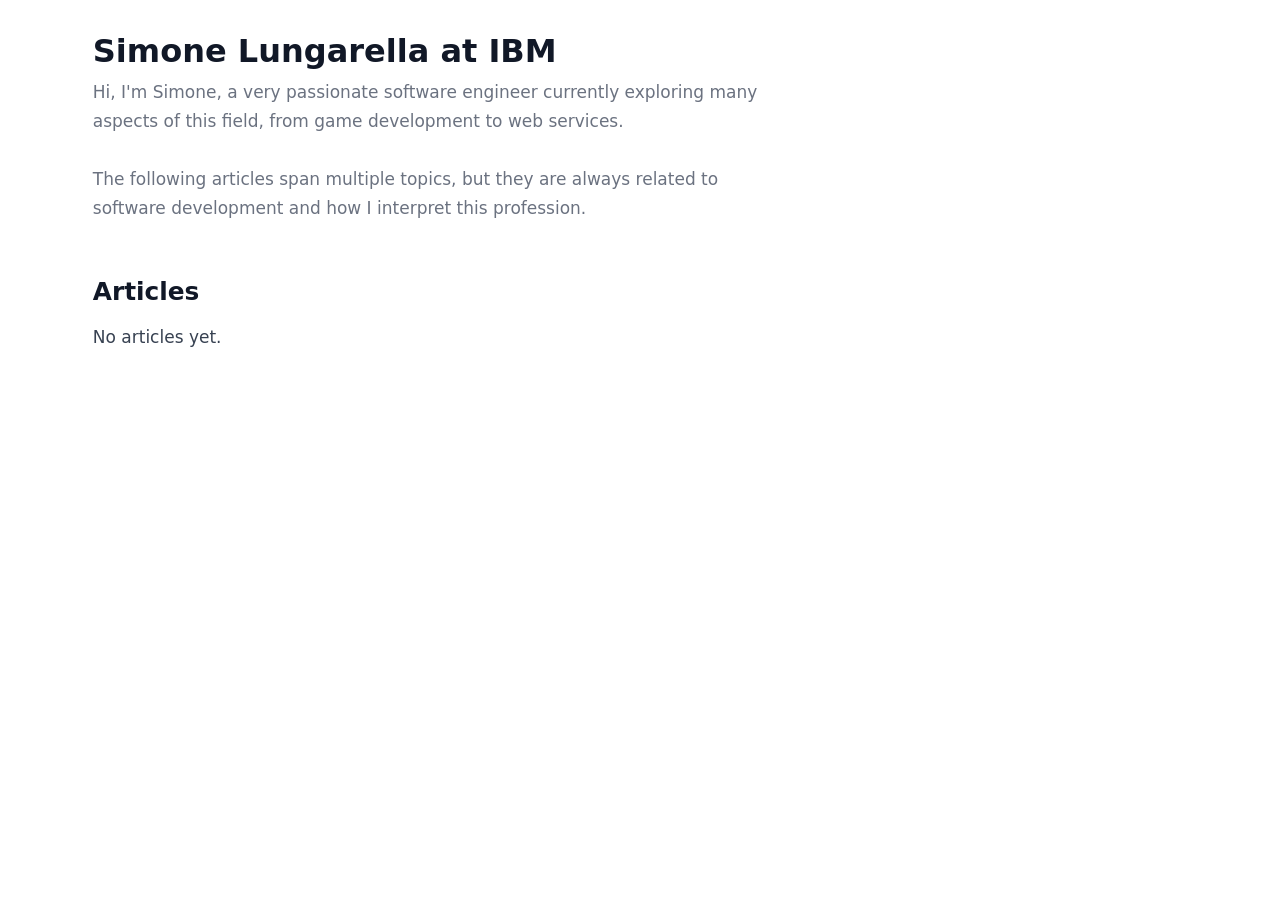
==== docs/index.html @ 2cd8bba4 "chore: remove test files - site ready!" ====
<!DOCTYPE html>
<html lang="en">
    <head>
        <meta charset="utf-8">

        <meta name="viewport" content="width=device-width, initial-scale=1">

        <link rel="icon" type="image/svg+xml" href="/favicon.svg">

        <title>Simone's blog</title>
        <meta name="description" content="Personal blog with articles, notes, experiments, and thoughts.">

        <!-- TODO: update this once with the final domain -->
        <link rel="canonical" href="https://simone-lungarella.github.io/">

        <!-- TODO: RSS feed -->
        <link rel="alternate" type="application/rss+xml" title="Simone Lungarella RSS Feed" href="/feed.xml">

        <link rel="stylesheet" href="/css/style.css">
    </head>

    <body>
        <header class="site-header">
            <h1 class="site-title">
                <a href="/">Simone Lungarella at IBM</a>
            </h1>

            <p class="site-description">
                Hi, I'm Simone, a very passionate software engineer currently exploring many aspects of this field, from game development to web services.
                </br>
                </br>
                The following articles span multiple topics, but they are always related to software development and how I interpret this profession.
            </p>

        </header>

        <main id="content">
            <section aria-labelledby="articles-heading">
                <h2 id="articles-heading">Articles</h2>

                <ol class="article-list">
                    <p class="article-summary">No articles yet.</p>
                    <!-- <li class="article-item"> -->
                    <!--     <article> -->
                    <!--         <h3 class="article-title"> -->
                    <!--             <a href="/articles/test.html"> -->
                    <!--                 My First Post -->
                    <!--             </a> -->
                    <!--         </h3> -->
                    <!---->
                    <!--         <p class="article-meta"> -->
                    <!--         <time datetime="2026-05-16"> -->
                    <!--             2026-05-16 -->
                    <!--         </time> -->
                    <!--         </p> -->
                    <!---->
                    <!--         <p class="article-summary"> -->
                    <!--         Short optional summary of the article. -->
                    <!--         </p> -->
                    <!--     </article> -->
                    <!-- </li> -->
                </ol>
            </section>
        </main>

    </body>
</html>
---- css/style.css ----
/*
  Minimal readable blog stylesheet.
  Goal: comfortable long-form reading, not visual noise.
*/

/* ---------- Base document ---------- */

:root {
  --text: #1f2933;
  --muted: #6b7280;
  --background: #ffffff;
  --surface: #f6f8fa;
  --border: #d8dee4;
  --link: #0969da;

  /*
    Around 65 characters per line is comfortable for long-form text.
  */
  --content-width: 65ch;
  --page-left-margin: clamp(1rem, 6vw, 8rem);
}

* {
  box-sizing: border-box;
}

html {
  font-size: 100%;
}

body {
  margin: 0;
  padding: 2rem 1rem;
  color: var(--text);
  background: var(--background);

  font-family:
    system-ui,
    -apple-system,
    BlinkMacSystemFont,
    "Segoe UI",
    sans-serif;

  font-size: 1.0625rem;
  line-height: 1.7;
  text-align: left;
}

/* ---------- Page layout ---------- */

body > header,
body > main,
body > footer {
  width: min(100%, var(--content-width));
  max-width: var(--content-width);
  margin-left: var(--page-left-margin);
  margin-right: auto;
}

body > main {
  margin-top: 3rem;
}

body > footer {
  margin-top: 4rem;
  padding-top: 1.5rem;
  border-top: 1px solid var(--border);
  color: var(--muted);
  font-size: 0.95rem;
}

/* ---------- Header ---------- */

.site-header {
  margin-bottom: 3rem;
}

.site-title {
  margin: 0;
  font-size: 2rem;
  line-height: 1.2;
}

.site-title a {
  color: inherit;
  text-decoration: none;
}

.site-description {
  margin-top: 0.5rem;
  color: var(--muted);
}

.site-nav {
  margin-top: 1rem;
}

.site-nav a {
  margin-right: 1rem;
}

/* ---------- Typography ---------- */

h1,
h2,
h3,
h4,
h5,
h6 {
  margin-top: 2.2em;
  margin-bottom: 0.6em;
  line-height: 1.25;
  color: #111827;
}

h1 {
  margin-top: 0;
  font-size: 2rem;
}

h2 {
  font-size: 1.55rem;
}

h3 {
  font-size: 1.25rem;
}

p {
  margin-top: 0;
  margin-bottom: 1.25em;
}

h1 + p,
h2 + p,
h3 + p {
  margin-top: 0;
}

p,
li {
  text-align: left;
  hyphens: none;
}

/* ---------- Links ---------- */

a {
  color: var(--link);
  text-underline-offset: 0.15em;
}

a:hover {
  text-decoration-thickness: 0.12em;
}

a:visited {
  color: #8250df;
}

/* ---------- Article list ---------- */

.article-list {
  padding-left: 0;
  list-style: none;
}

.article-item {
  margin-bottom: 2rem;
}

.article-title {
  margin-bottom: 0.25rem;
  font-size: 1.2rem;
}

.article-title a {
  color: inherit;
  text-decoration: none;
}

.article-title a:hover {
  color: var(--link);
  text-decoration: underline;
}

.article-meta {
  margin-bottom: 0.5rem;
  color: var(--muted);
  font-size: 0.95rem;
}

.article-summary {
  margin-bottom: 0;
  color: #374151;
}

/* ---------- Article pages ---------- */

article {
  width: 100%;
  max-width: var(--content-width);
}

article header {
  margin-bottom: 3rem;
}

article header h1 {
  margin-bottom: 0.4rem;
}

article time,
.date {
  color: var(--muted);
  font-size: 0.95rem;
}

/* ---------- Lists ---------- */

ul,
ol {
  padding-left: 1.5rem;
  margin-top: 0;
  margin-bottom: 1.25em;
}

li {
  margin-bottom: 0.4em;
}

li > ul,
li > ol {
  margin-top: 0.4em;
  margin-bottom: 0.4em;
}

/* ---------- Blockquotes ---------- */

blockquote {
  margin: 1.8rem 0;
  padding-left: 1rem;
  border-left: 4px solid var(--border);
  color: #374151;
}

blockquote p:last-child {
  margin-bottom: 0;
}

/* ---------- Code ---------- */

code,
pre {
  font-family:
    ui-monospace,
    SFMono-Regular,
    Menlo,
    Monaco,
    Consolas,
    "Liberation Mono",
    monospace;
}

code {
  padding: 0.1em 0.25em;
  border-radius: 0.25rem;
  background: var(--surface);
  font-size: 0.95em;
}

pre {
  max-width: 100%;
  overflow-x: auto;
  padding: 1rem;
  border-radius: 0.5rem;
  background: var(--surface);
  border: 1px solid var(--border);
  line-height: 1.5;
}

pre code {
  padding: 0;
  background: transparent;
  font-size: 0.95rem;
}

/* ---------- Images and media ---------- */

img,
svg,
video {
  max-width: 100%;
  height: auto;
}

figure {
  margin: 2rem 0;
}

figcaption {
  margin-top: 0.5rem;
  color: var(--muted);
  font-size: 0.95rem;
  text-align: center;
}

/* ---------- Tables ---------- */

table {
  width: 100%;
  border-collapse: collapse;
  margin: 2rem 0;
  font-size: 0.95rem;
}

th,
td {
  padding: 0.5rem;
  border: 1px solid var(--border);
  text-align: left;
}

th {
  background: var(--surface);
}

/* ---------- Horizontal rule ---------- */

hr {
  margin: 3rem 0;
  border: 0;
  border-top: 1px solid var(--border);
}

/* ---------- Small screens ---------- */

@media (max-width: 600px) {
  body {
    padding: 1.25rem 1rem;
    font-size: 1rem;
  }

  body > header,
  body > main,
  body > footer {
    width: auto;
    max-width: var(--content-width);
    margin-left: 0;
    margin-right: 0;
  }

  .site-title {
    font-size: 1.7rem;
  }

  h1 {
    font-size: 1.7rem;
  }

  h2 {
    font-size: 1.35rem;
  }
}
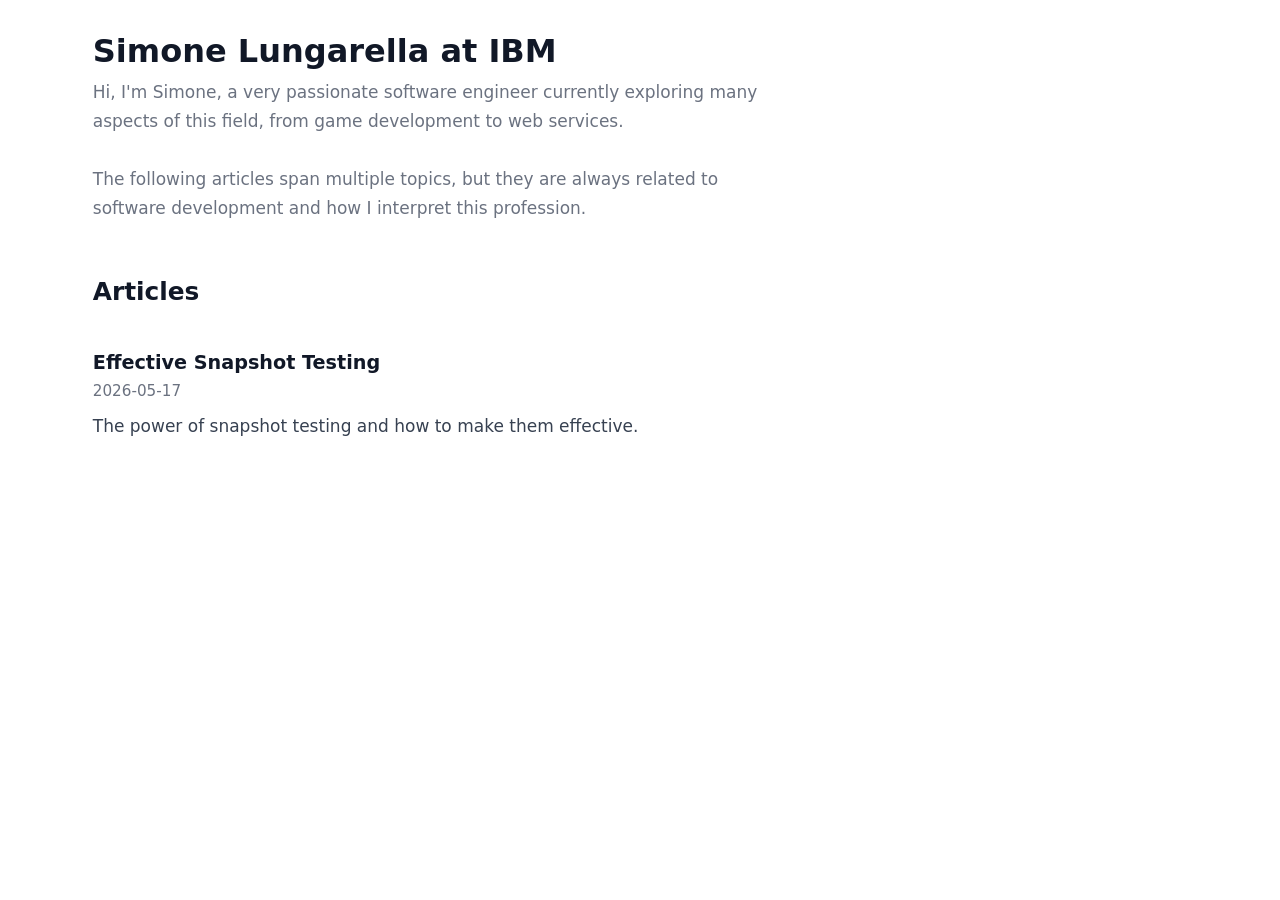
==== commit bf840bac: "feat: add snapshot testing article" ====
--- a/docs/index.html
+++ b/docs/index.html
@@ -39,26 +39,25 @@
                 <h2 id="articles-heading">Articles</h2>
 
                 <ol class="article-list">
-                    <p class="article-summary">No articles yet.</p>
-                    <!-- <li class="article-item"> -->
-                    <!--     <article> -->
-                    <!--         <h3 class="article-title"> -->
-                    <!--             <a href="/articles/test.html"> -->
-                    <!--                 My First Post -->
-                    <!--             </a> -->
-                    <!--         </h3> -->
-                    <!---->
-                    <!--         <p class="article-meta"> -->
-                    <!--         <time datetime="2026-05-16"> -->
-                    <!--             2026-05-16 -->
-                    <!--         </time> -->
-                    <!--         </p> -->
-                    <!---->
-                    <!--         <p class="article-summary"> -->
-                    <!--         Short optional summary of the article. -->
-                    <!--         </p> -->
-                    <!--     </article> -->
-                    <!-- </li> -->
+                    <li class="article-item">
+                        <article>
+                            <h3 class="article-title">
+                                <a href="/articles/effective-snapshot-testing.html">
+                                    Effective Snapshot Testing
+                                </a>
+                            </h3>
+
+                            <p class="article-meta">
+                            <time datetime="2026-05-17">
+                                2026-05-17
+                            </time>
+                            </p>
+
+                            <p class="article-summary">
+                            	The power of snapshot testing and how to make them effective.
+                            </p>
+                        </article>
+                    </li>
                 </ol>
             </section>
         </main>
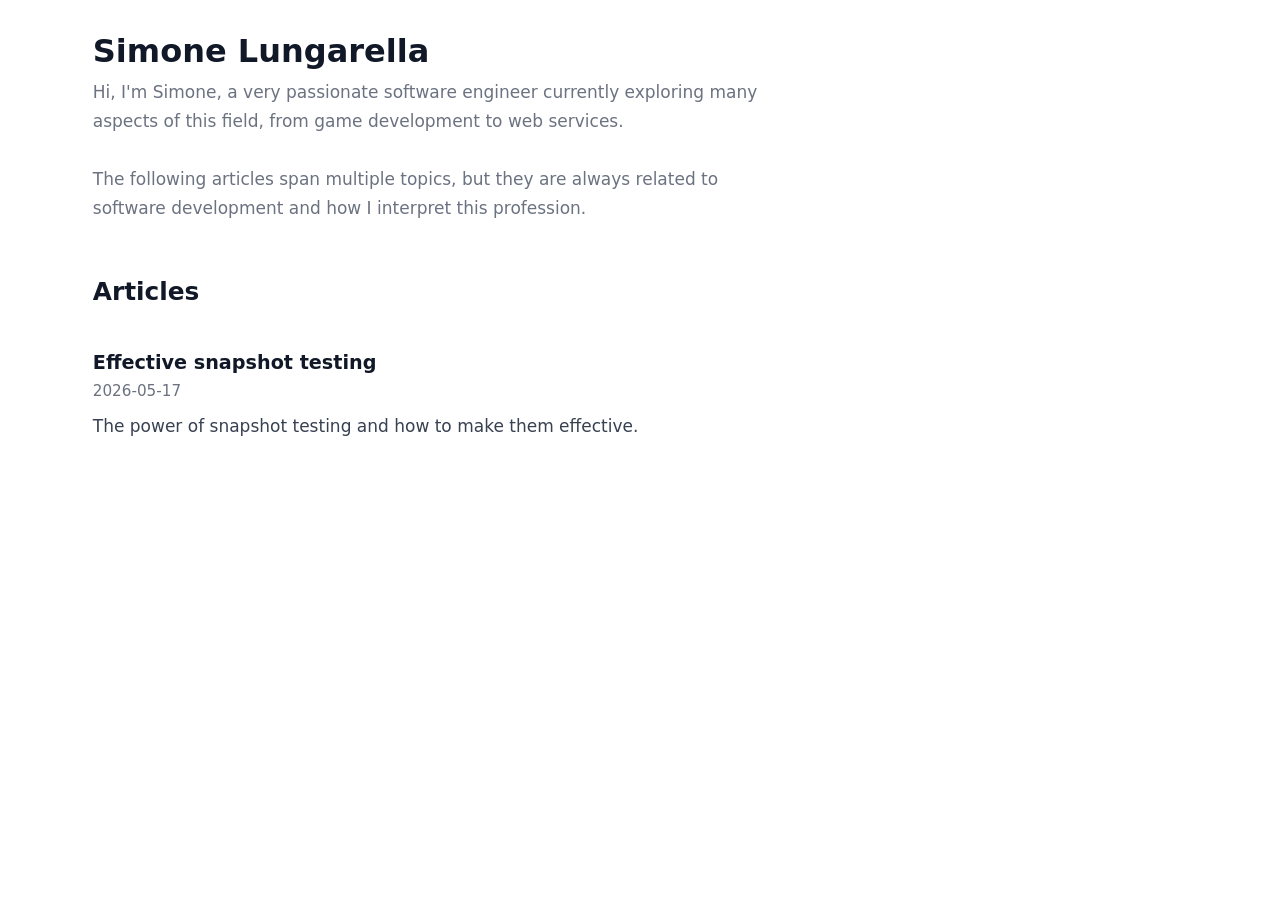
==== commit d0a1efd9: "fix: format homepage" ====
--- a/docs/index.html
+++ b/docs/index.html
@@ -2,34 +2,33 @@
 <html lang="en">
     <head>
         <meta charset="utf-8">
+        <meta name="viewport" content="width=device-width, initial-scale=1">
+        <link rel="icon" type="image/svg+xml" href="/favicon.svg">
 
-        <meta name="viewport" content="width=device-width, initial-scale=1">
-
-        <link rel="icon" type="image/svg+xml" href="/favicon.svg">
+        <!-- TODO: update this once with the final domain -->
+        <link rel="canonical" href="https://simone-lungarella.github.io/">
+        <link rel="alternate" type="application/rss+xml" title="Simone Lungarella RSS Feed" href="/feed.xml">
+        <link rel="stylesheet" href="/css/style.css">
 
         <title>Simone's blog</title>
         <meta name="description" content="Personal blog with articles, notes, experiments, and thoughts.">
-
-        <!-- TODO: update this once with the final domain -->
-        <link rel="canonical" href="https://simone-lungarella.github.io/">
-
-        <!-- TODO: RSS feed -->
-        <link rel="alternate" type="application/rss+xml" title="Simone Lungarella RSS Feed" href="/feed.xml">
-
-        <link rel="stylesheet" href="/css/style.css">
     </head>
 
     <body>
         <header class="site-header">
             <h1 class="site-title">
-                <a href="/">Simone Lungarella at IBM</a>
+                <a href="/">Simone Lungarella</a>
             </h1>
 
             <p class="site-description">
-                Hi, I'm Simone, a very passionate software engineer currently exploring many aspects of this field, from game development to web services.
-                </br>
-                </br>
-                The following articles span multiple topics, but they are always related to software development and how I interpret this profession.
+            Hi, I'm Simone, a very passionate software engineer currently
+            exploring many aspects of this field, from game development to
+            web services.
+            </br>
+            </br>
+            The following articles span multiple topics, but they are
+            always related to software development and how I interpret this
+            profession.
             </p>
 
         </header>
@@ -43,7 +42,7 @@
                         <article>
                             <h3 class="article-title">
                                 <a href="/articles/effective-snapshot-testing.html">
-                                    Effective Snapshot Testing
+                                    Effective snapshot testing
                                 </a>
                             </h3>
 
@@ -54,7 +53,7 @@
                             </p>
 
                             <p class="article-summary">
-                            	The power of snapshot testing and how to make them effective.
+                            The power of snapshot testing and how to make them effective.
                             </p>
                         </article>
                     </li>
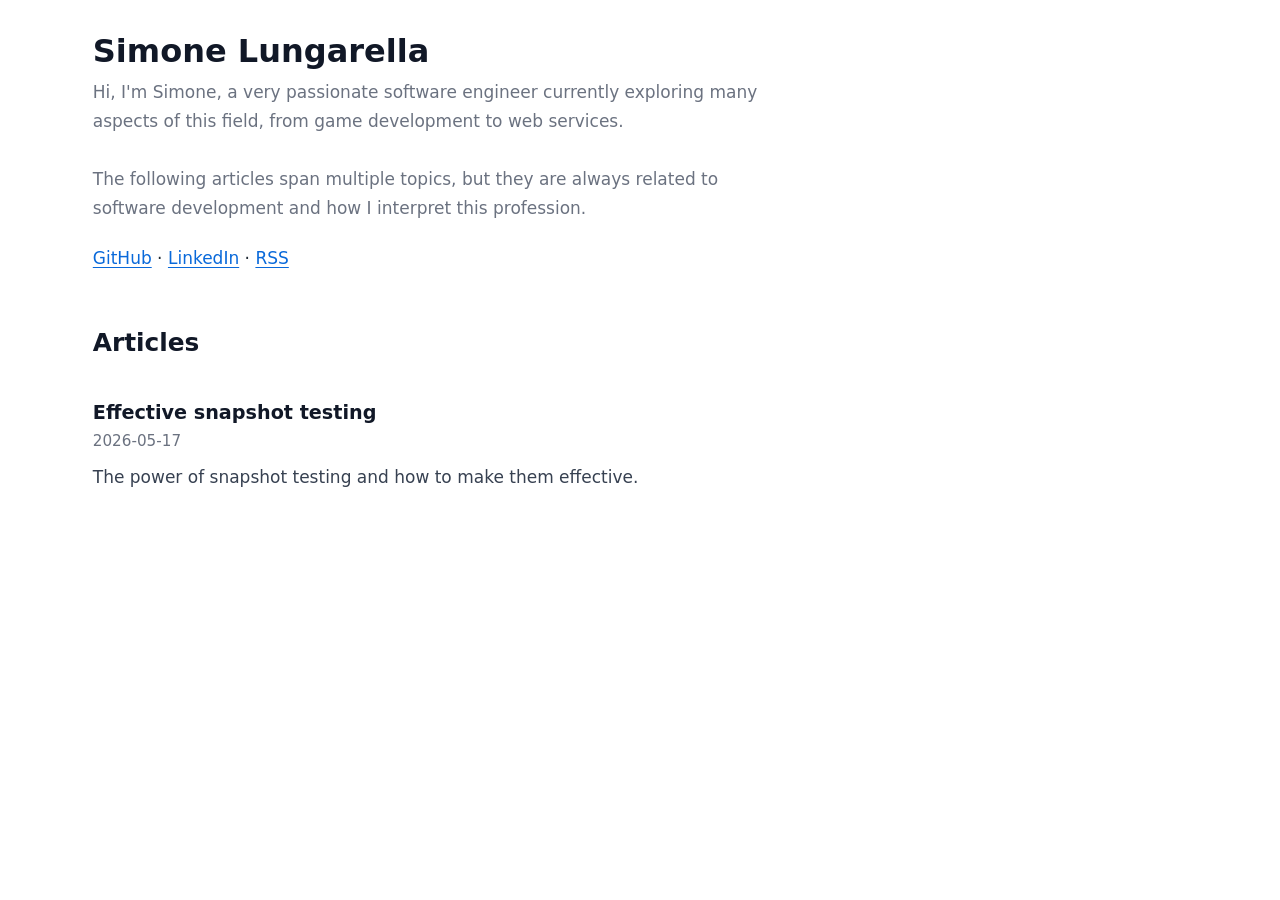
==== commit 90fb554a: "feat: add social handles and changed font to monospace" ====
--- a/docs/index.html
+++ b/docs/index.html
@@ -31,6 +31,14 @@
             profession.
             </p>
 
+            <p class="site-links">
+            <a href="https://github.com/your-handle">GitHub</a>
+            ·
+            <a href="https://linkedin.com/in/your-profile">LinkedIn</a>
+            ·
+            <a href="/feed.xml">RSS</a>
+            </p>
+
         </header>
 
         <main id="content">
@@ -61,5 +69,6 @@
             </section>
         </main>
 
+
     </body>
 </html>
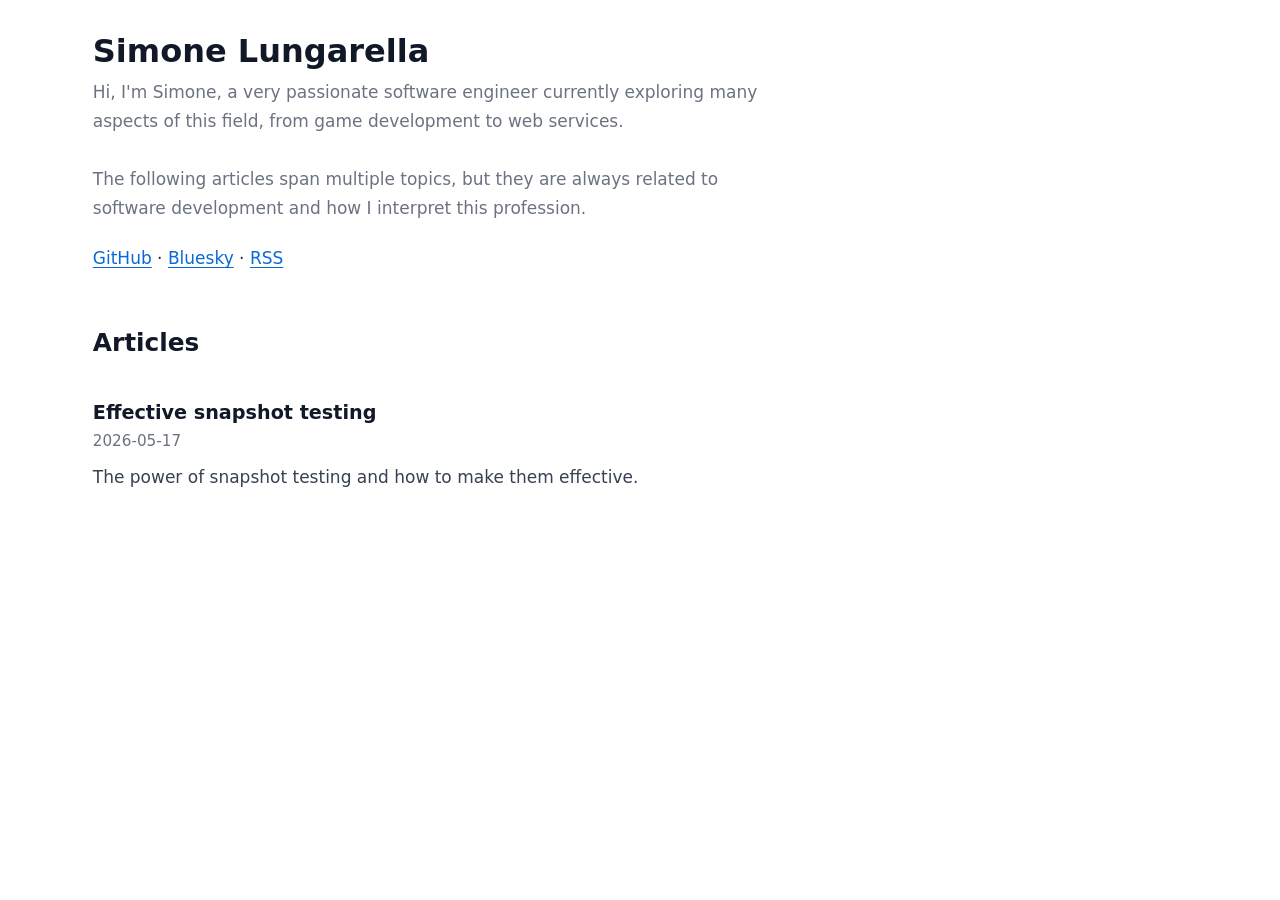
==== commit 6d9e5314: "fix: correct links in social section" ====
--- a/docs/index.html
+++ b/docs/index.html
@@ -32,9 +32,9 @@
             </p>
 
             <p class="site-links">
-            <a href="https://github.com/your-handle">GitHub</a>
+            <a href="https://github.com/simone-lungarella">GitHub</a>
             ·
-            <a href="https://linkedin.com/in/your-profile">LinkedIn</a>
+            <a href="https://bsky.app/profile/simonelungarella.bsky.social">Bluesky</a>
             ·
             <a href="/feed.xml">RSS</a>
             </p>
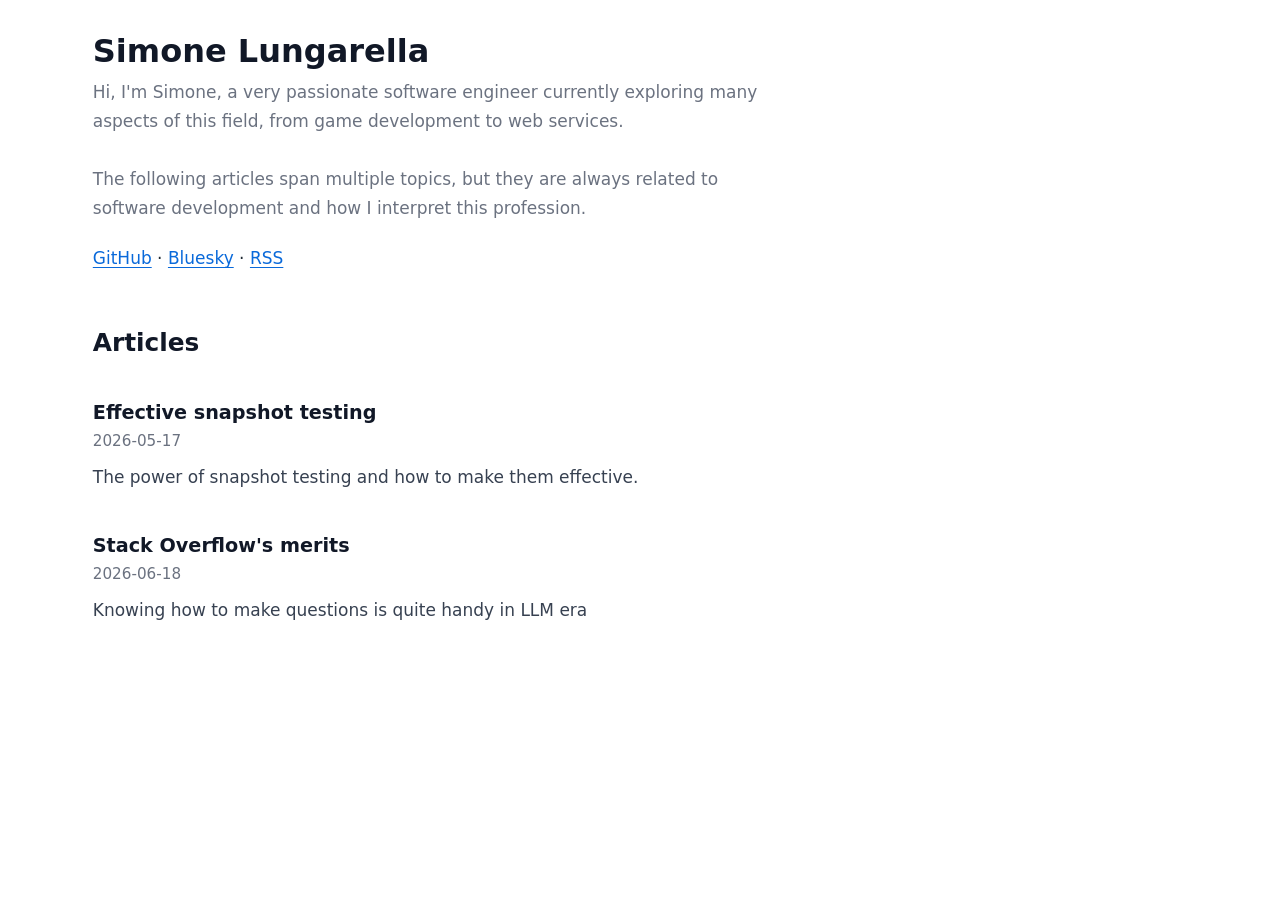
==== commit ccfadb82: "feat: add Stack Overflow merits article" ====
--- a/docs/index.html
+++ b/docs/index.html
@@ -61,7 +61,27 @@
                             </p>
 
                             <p class="article-summary">
-                            The power of snapshot testing and how to make them effective.
+                                The power of snapshot testing and how to make them effective.
+                            </p>
+                        </article>
+                    </li>
+
+                    <li class="article-item">
+                        <article>
+                            <h3 class="article-title">
+                                <a href="/articles/stackoverflow-merits.html">
+                                    Stack Overflow's merits
+                                </a>
+                            </h3>
+
+                            <p class="article-meta">
+                            <time datetime="2026-06-18">
+                                2026-06-18
+                            </time>
+                            </p>
+
+                            <p class="article-summary">
+                                Knowing how to make questions is quite handy in LLM era
                             </p>
                         </article>
                     </li>
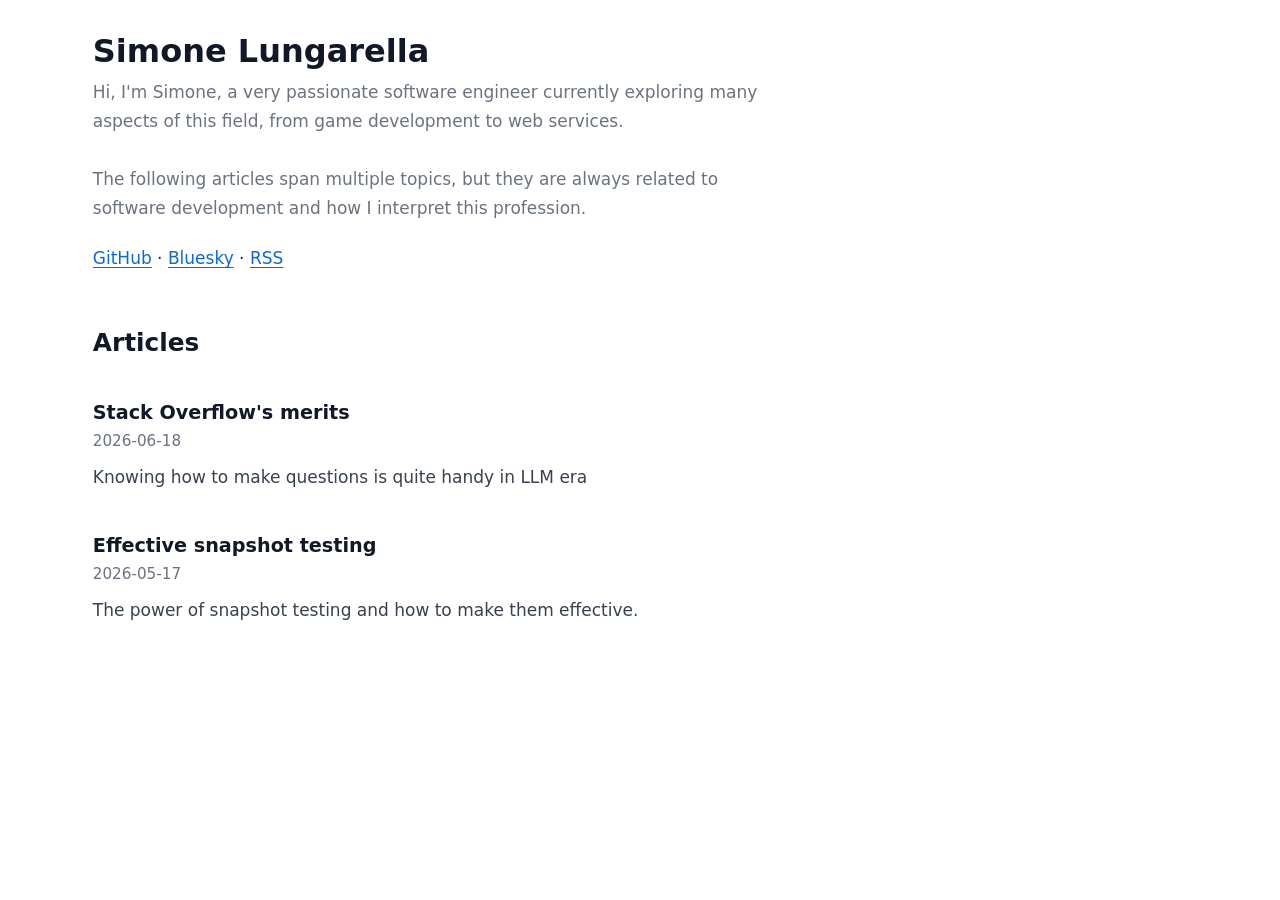
==== commit dc3ecaed: "fix: correct articles order" ====
--- a/docs/index.html
+++ b/docs/index.html
@@ -46,25 +46,6 @@
                 <h2 id="articles-heading">Articles</h2>
 
                 <ol class="article-list">
-                    <li class="article-item">
-                        <article>
-                            <h3 class="article-title">
-                                <a href="/articles/effective-snapshot-testing.html">
-                                    Effective snapshot testing
-                                </a>
-                            </h3>
-
-                            <p class="article-meta">
-                            <time datetime="2026-05-17">
-                                2026-05-17
-                            </time>
-                            </p>
-
-                            <p class="article-summary">
-                                The power of snapshot testing and how to make them effective.
-                            </p>
-                        </article>
-                    </li>
 
                     <li class="article-item">
                         <article>
@@ -85,6 +66,25 @@
                             </p>
                         </article>
                     </li>
+                    <li class="article-item">
+                        <article>
+                            <h3 class="article-title">
+                                <a href="/articles/effective-snapshot-testing.html">
+                                    Effective snapshot testing
+                                </a>
+                            </h3>
+
+                            <p class="article-meta">
+                            <time datetime="2026-05-17">
+                                2026-05-17
+                            </time>
+                            </p>
+
+                            <p class="article-summary">
+                                The power of snapshot testing and how to make them effective.
+                            </p>
+                        </article>
+                    </li>
                 </ol>
             </section>
         </main>
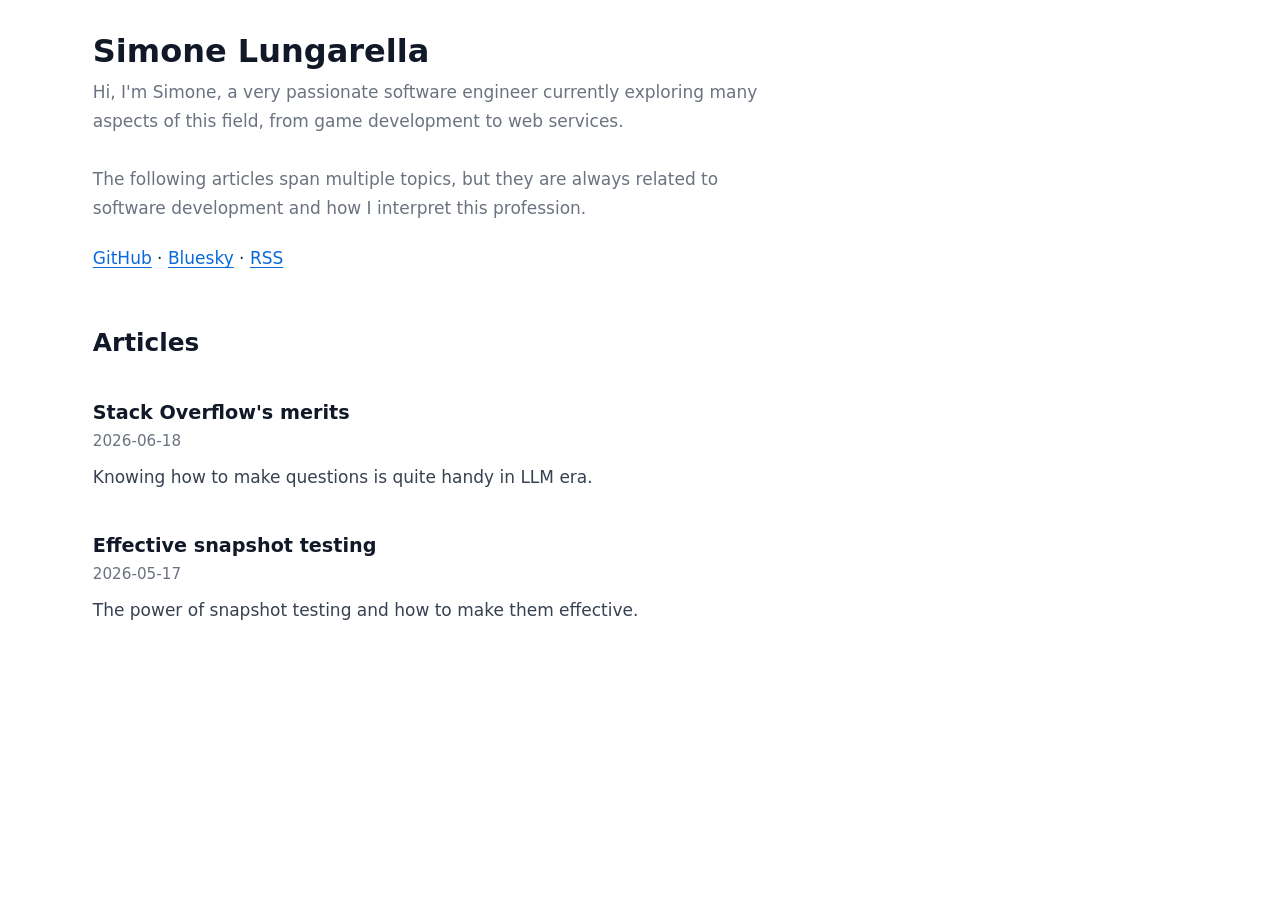
==== commit d431f789: "fix: add dot to the description" ====
--- a/docs/index.html
+++ b/docs/index.html
@@ -62,7 +62,7 @@
                             </p>
 
                             <p class="article-summary">
-                                Knowing how to make questions is quite handy in LLM era
+                                Knowing how to make questions is quite handy in LLM era.
                             </p>
                         </article>
                     </li>
